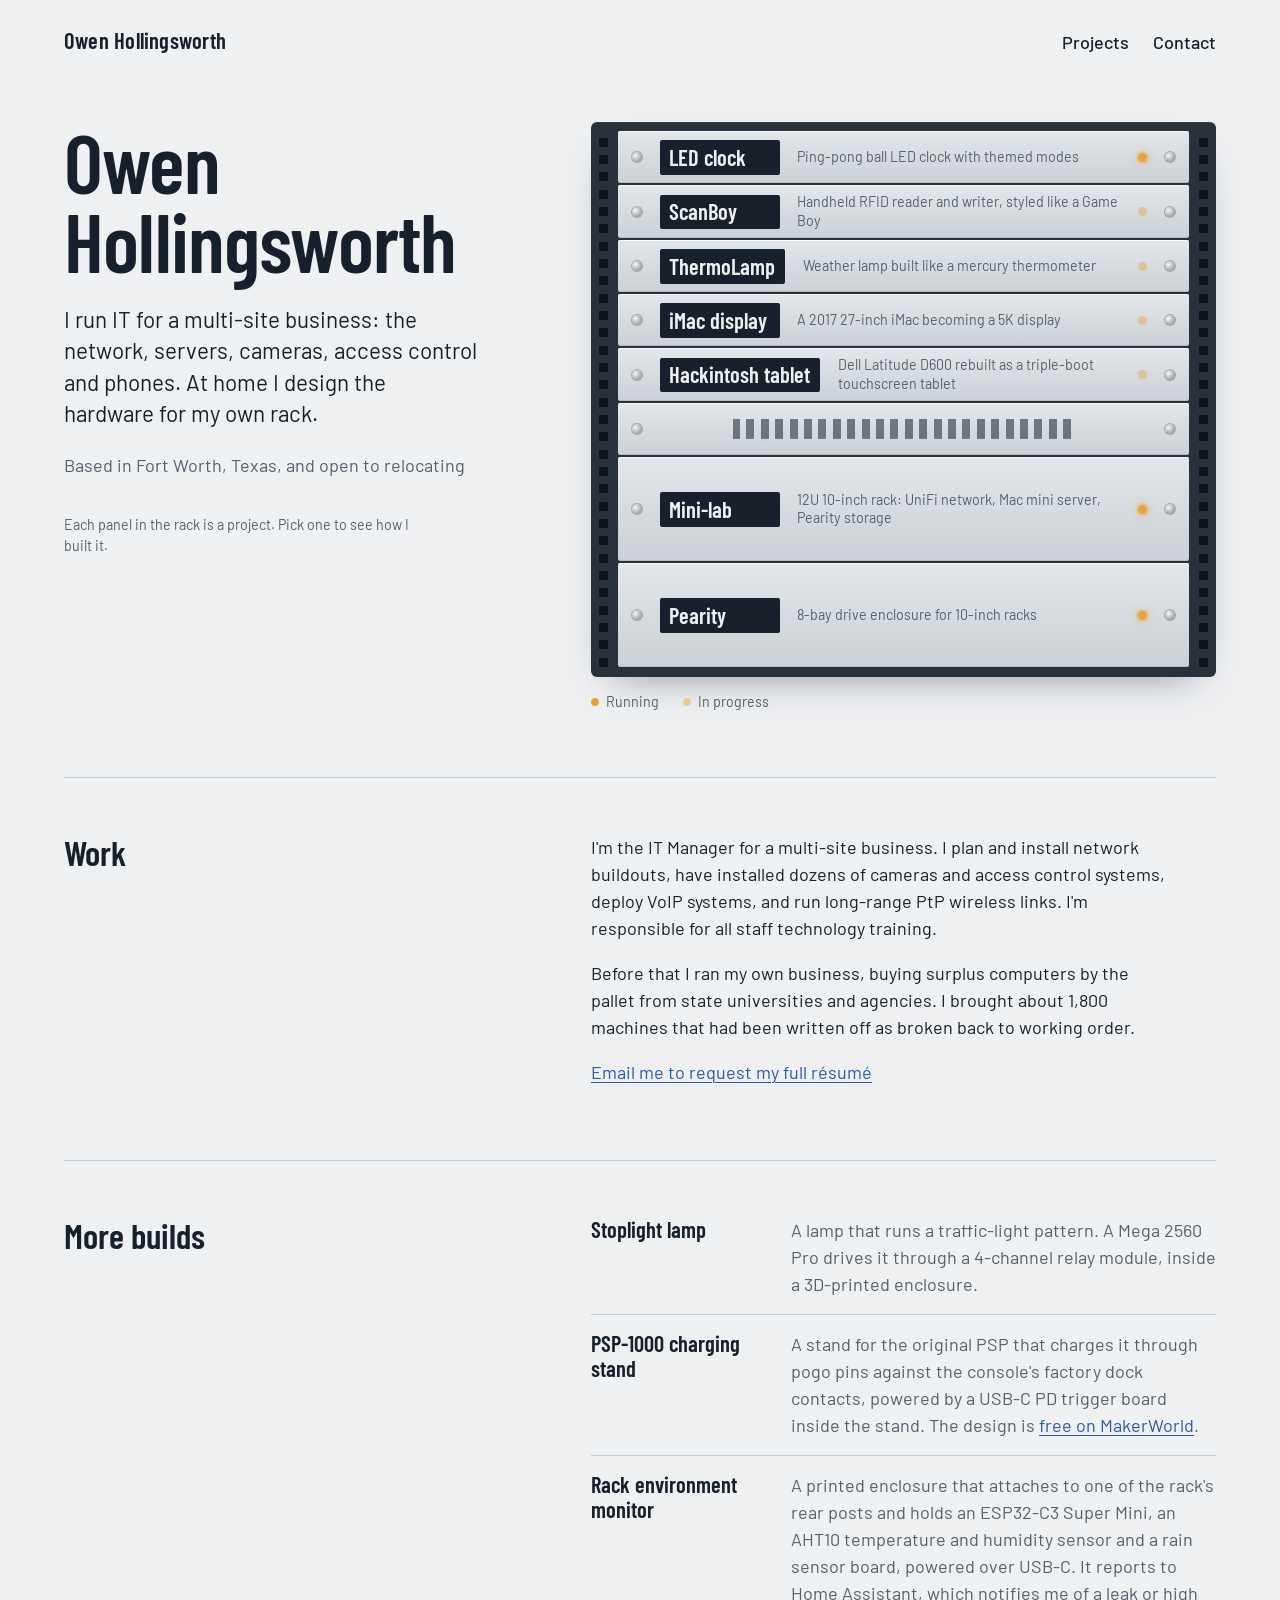
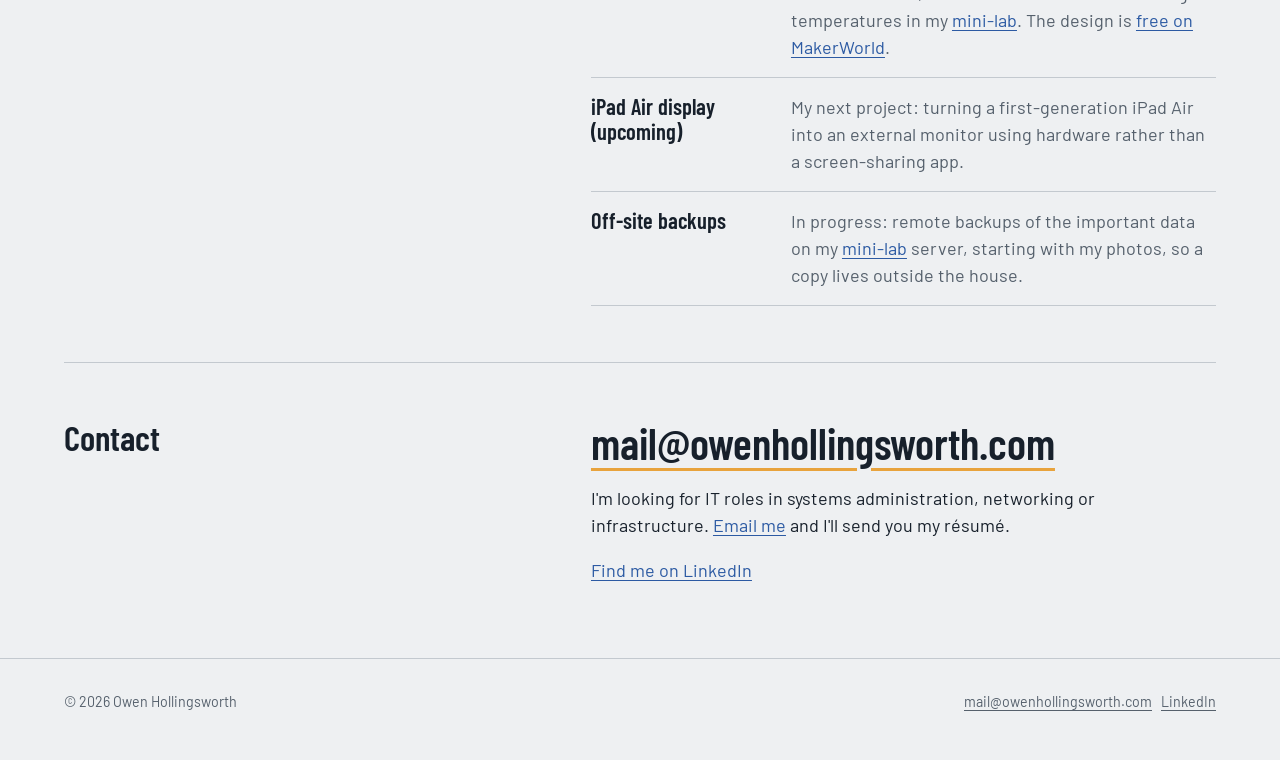
==== index.html @ ef8b9a8d "Publish portfolio site Co-Authored-By: Claude Opus 5.5 <noreply@anthropic.com> Claude-Session: https" ====
<!doctype html>
<html lang="en">
<head>
<meta charset="utf-8">
<meta name="viewport" content="width=device-width, initial-scale=1">
<title>Owen Hollingsworth | IT systems administrator</title>
<link rel="canonical" href="https://owenhollingsworth.com/">
<meta property="og:type" content="website">
<meta property="og:site_name" content="Owen Hollingsworth">
<meta property="og:title" content="Owen Hollingsworth | IT systems administrator">
<meta property="og:description" content="Owen Hollingsworth: IT generalist and systems administrator. Projects and home lab.">
<meta property="og:url" content="https://owenhollingsworth.com/">
<meta property="og:image" content="https://owenhollingsworth.com/images/pearity-01-hero-rack.jpg">
<meta property="og:image:alt" content="Owen Hollingsworth | IT systems administrator">
<meta name="twitter:card" content="summary_large_image">
<meta name="description" content="Owen Hollingsworth: IT generalist and systems administrator. Projects and home lab.">
<link rel="preload" href="/fonts/barlow-latin-400-normal.woff2" as="font" type="font/woff2" crossorigin>
<link rel="preload" href="/fonts/barlow-condensed-latin-600-normal.woff2" as="font" type="font/woff2" crossorigin>
<link rel="stylesheet" href="/style.css">
<link rel="icon" href="/favicon.svg" type="image/svg+xml">
</head>
<body>
<header class="site-head"><div class="wrap">
<a class="site-name" href="/">Owen Hollingsworth</a>
<nav class="site-nav" aria-label="Main"><a href="/#projects">Projects</a><a href="/#contact">Contact</a></nav>
</div></header>
<main>

<div class="wrap">
<section class="hero" id="projects" aria-labelledby="hero-title">
<div>
<h1 id="hero-title">Owen Hollingsworth</h1>
<p class="lede">I run IT for a multi-site business: the network, servers, cameras, access control and phones. At home I design the hardware for my own rack.</p>
<ul class="facts">
<li>Based in Fort Worth, Texas, and open to relocating</li>
</ul>
<p class="hint">Each panel in the rack is a project. Pick one to see how I built it.</p>
</div>
<div><nav class="rack" aria-label="Projects"><ol><li class="unit" data-u="1"><a href="/projects/led-clock.html"><span class="plate">LED clock</span><span class="what">Ping-pong ball LED clock with themed modes</span><span class="led on" style="--i:0" role="img" aria-label="running"></span></a></li><li class="unit" data-u="1"><a href="/projects/scanboy.html"><span class="plate">ScanBoy</span><span class="what">Handheld RFID reader and writer, styled like a Game Boy</span><span class="led wip" style="--i:1" role="img" aria-label="in progress"></span></a></li><li class="unit" data-u="1"><a href="/projects/thermolamp.html"><span class="plate">ThermoLamp</span><span class="what">Weather lamp built like a mercury thermometer</span><span class="led wip" style="--i:2" role="img" aria-label="in progress"></span></a></li><li class="unit" data-u="1"><a href="/projects/imac-display.html"><span class="plate">iMac display</span><span class="what">A 2017 27-inch iMac becoming a 5K display</span><span class="led wip" style="--i:3" role="img" aria-label="in progress"></span></a></li><li class="unit" data-u="1"><a href="/projects/hackintosh-tablet.html"><span class="plate">Hackintosh tablet</span><span class="what">Dell Latitude D600 rebuilt as a triple-boot touchscreen tablet</span><span class="led wip" style="--i:4" role="img" aria-label="in progress"></span></a></li><li class="unit" aria-hidden="true"><div class="blank"><span></span></div></li><li class="unit" data-u="2"><a href="/projects/mini-lab.html"><span class="plate">Mini-lab</span><span class="what">12U 10-inch rack: UniFi network, Mac mini server, Pearity storage</span><span class="led on" style="--i:5" role="img" aria-label="running"></span></a></li><li class="unit" data-u="2"><a href="/projects/pearity.html"><span class="plate">Pearity</span><span class="what">8-bay drive enclosure for 10-inch racks</span><span class="led on" style="--i:6" role="img" aria-label="running"></span></a></li></ol></nav><p class="rack-key"><span><span class="led" style="background:var(--led)"></span>Running</span><span><span class="led" style="background:var(--led);opacity:.45"></span>In progress</span></p></div>
</section>

<section class="band split" aria-labelledby="work-title">
<h2 id="work-title">Work</h2>
<div class="prose">
<p>I'm the IT Manager for a multi-site business. I plan and install network buildouts, have installed dozens of cameras and access control systems, deploy VoIP systems, and run long-range PtP wireless links. I'm responsible for all staff technology training.</p>
<p>Before that I ran my own business, buying surplus computers by the pallet from state universities and agencies. I brought about 1,800 machines that had been written off as broken back to working order.</p>
<p><a href="mailto:mail@owenhollingsworth.com?subject=R%C3%A9sum%C3%A9%20request">Email me to request my full résumé</a></p>
</div>
</section>

<section class="band split" aria-labelledby="more-title">
<h2 id="more-title">More builds</h2>
<ul class="builds"><li><strong>Stoplight lamp</strong><p>A lamp that runs a traffic-light pattern. A Mega 2560 Pro drives it through a 4-channel relay module, inside a 3D-printed enclosure.</p></li><li><strong>PSP-1000 charging stand</strong><p>A stand for the original PSP that charges it through pogo pins against the console's factory dock contacts, powered by a USB-C PD trigger board inside the stand. The design is <a href="https://makerworld.com/en/models/3503811">free on MakerWorld</a>.</p></li><li><strong>Rack environment monitor</strong><p>A printed enclosure that attaches to one of the rack's rear posts and holds an ESP32-C3 Super Mini, an AHT10 temperature and humidity sensor and a rain sensor board, powered over USB-C. It reports to Home Assistant, which notifies me of a leak or high temperatures in my <a href="/projects/mini-lab.html">mini-lab</a>. The design is <a href="https://makerworld.com/en/models/3586241">free on MakerWorld</a>.</p></li><li><strong>iPad Air display (upcoming)</strong><p>My next project: turning a first-generation iPad Air into an external monitor using hardware rather than a screen-sharing app.</p></li><li><strong>Off-site backups</strong><p>In progress: remote backups of the important data on my <a href="/projects/mini-lab.html">mini-lab</a> server, starting with my photos, so a copy lives outside the house.</p></li></ul>
</section>

<section class="band split" id="contact" aria-labelledby="contact-title">
<h2 id="contact-title">Contact</h2>
<div>
<p class="contact-line"><a href="mailto:mail@owenhollingsworth.com">mail@owenhollingsworth.com</a></p>
<p>I'm looking for IT roles in systems administration, networking or infrastructure. <a href="mailto:mail@owenhollingsworth.com?subject=R%C3%A9sum%C3%A9%20request">Email me</a> and I'll send you my résumé.</p>
<p><a href="https://www.linkedin.com/in/owen-hollingsworth-677b1444a/">Find me on LinkedIn</a></p>
</div>
</section>
</div>

</main>
<footer class="site-foot"><div class="wrap">
<span>© 2026 Owen Hollingsworth</span>
<span><a href="mailto:mail@owenhollingsworth.com">mail@owenhollingsworth.com</a> &nbsp; <a href="https://www.linkedin.com/in/owen-hollingsworth-677b1444a/">LinkedIn</a></span>
</div></footer>
</body>
</html>
---- style.css ----
/* Owen Hollingsworth — portfolio
   Palette: anodized aluminum panels on a cool paper ground, slate ink,
   one amber "link LED" accent. Type: Barlow + Barlow Condensed. */

@font-face { font-family: "Barlow"; font-weight: 400; font-style: normal; font-display: swap; src: url("/fonts/barlow-latin-400-normal.woff2") format("woff2"); }
@font-face { font-family: "Barlow"; font-weight: 400; font-style: italic; font-display: swap; src: url("/fonts/barlow-latin-400-italic.woff2") format("woff2"); }
@font-face { font-family: "Barlow"; font-weight: 500; font-style: normal; font-display: swap; src: url("/fonts/barlow-latin-500-normal.woff2") format("woff2"); }
@font-face { font-family: "Barlow"; font-weight: 600; font-style: normal; font-display: swap; src: url("/fonts/barlow-latin-600-normal.woff2") format("woff2"); }
@font-face { font-family: "Barlow Condensed"; font-weight: 500; font-style: normal; font-display: swap; src: url("/fonts/barlow-condensed-latin-500-normal.woff2") format("woff2"); }
@font-face { font-family: "Barlow Condensed"; font-weight: 600; font-style: normal; font-display: swap; src: url("/fonts/barlow-condensed-latin-600-normal.woff2") format("woff2"); }

:root {
  --paper: #eef0f2;
  --panel: #d5dade;
  --panel-hi: #e3e7ea;
  --rail: #29313b;
  --ink: #17202b;
  --muted: #55606c;
  --rule: #c3c9cf;
  --led: #e8a33d;
  --link: #2c5aa3;

  --body: "Barlow", system-ui, sans-serif;
  --cond: "Barlow Condensed", "Barlow", system-ui, sans-serif;

  /* Modular scale, ratio 1.25 from 18px */
  --s-1: 0.889rem;
  --s0: 1.125rem;
  --s1: 1.406rem;
  --s2: 1.758rem;
  --s3: 2.197rem;
  --s4: 2.747rem;
  --s5: 3.433rem;

  --measure: 36rem;
  --u: 3.25rem; /* one rack unit on screen */
}

* { box-sizing: border-box; }
html { -webkit-text-size-adjust: 100%; }
body {
  margin: 0;
  background: var(--paper);
  color: var(--ink);
  font-family: var(--body);
  font-size: var(--s0);
  line-height: 1.5;
}
img { max-width: 100%; display: block; }
a { color: var(--link); text-underline-offset: 0.18em; text-decoration-thickness: 1px; }
a:hover { text-decoration-thickness: 2px; }
:focus-visible { outline: 3px solid var(--led); outline-offset: 3px; border-radius: 2px; }

.wrap { width: min(72rem, 100% - 2.5rem); margin-inline: auto; }

/* ---------- Header ---------- */
.site-head { padding-block: 1.5rem; }
.site-head .wrap { display: flex; flex-wrap: wrap; align-items: baseline; justify-content: space-between; gap: 0.75rem 2rem; }
.site-name { font-family: var(--cond); font-weight: 600; font-size: var(--s1); color: var(--ink); text-decoration: none; letter-spacing: 0.01em; }
.site-nav { display: flex; gap: 1.5rem; }
.site-nav a { color: var(--ink); text-decoration: none; font-weight: 500; }
.site-nav a:hover, .site-nav a[aria-current="page"] { text-decoration: underline; text-decoration-color: var(--led); text-decoration-thickness: 3px; text-underline-offset: 0.35em; }

/* ---------- Home hero ---------- */
.hero { display: grid; grid-template-columns: minmax(0, 1fr) minmax(0, 1.35fr); gap: 3rem 4rem; align-items: start; padding-block: 2.5rem 4rem; }
.hero h1 { font-family: var(--cond); font-weight: 600; font-size: clamp(var(--s4), 6.5vw, 5.4rem); line-height: 0.95; margin: 0 0 1.5rem; letter-spacing: -0.01em; }
.hero .lede { font-size: var(--s1); line-height: 1.4; margin: 0 0 1.25rem; max-width: 26rem; }
.hero .facts { list-style: none; padding: 0; margin: 0 0 2rem; color: var(--muted); }
.hero .facts li { padding-block: 0.15rem; }
.hero .hint { color: var(--muted); font-size: var(--s-1); margin: 0; max-width: 22rem; }

/* ---------- The rack ---------- */
.rack {
  --rail-w: 1.7rem;
  position: relative;
  background: var(--rail);
  padding: 0.6rem var(--rail-w);
  border-radius: 6px;
  box-shadow: 0 1px 0 rgba(255,255,255,.08) inset, 0 18px 40px -24px rgba(23,32,43,.55);
}
/* square cage-nut holes down both rails */
.rack::before, .rack::after {
  content: "";
  position: absolute; top: 0.6rem; bottom: 0.6rem; width: 0.55rem;
  background: repeating-linear-gradient(to bottom, transparent 0 0.42rem, #0f141a 0.42rem 0.97rem, transparent 0.97rem calc(var(--u) / 3));
}
.rack::before { left: 0.52rem; }
.rack::after { right: 0.52rem; }

.rack ol { list-style: none; margin: 0; padding: 0; display: grid; gap: 2px; }

.unit { --h: 1; }
.unit[data-u="2"] { --h: 2; }
.unit[data-u="3"] { --h: 3; }

.unit a, .unit .blank {
  position: relative;
  display: grid;
  grid-template-columns: auto 1fr auto;
  align-items: center;
  gap: 0 1.1rem;
  min-height: calc(var(--u) * var(--h));
  padding: 0.5rem 2.6rem;
  background: linear-gradient(180deg, var(--panel-hi), var(--panel) 55%, #cbd1d6);
  border-radius: 2px;
  color: var(--ink);
  text-decoration: none;
  box-shadow: 0 1px 0 rgba(255,255,255,.7) inset, 0 -1px 0 rgba(0,0,0,.12) inset;
  transition: transform .18s ease, box-shadow .18s ease;
}
/* rack-ear screws */
.unit a::before, .unit a::after, .unit .blank::before, .unit .blank::after {
  content: "";
  position: absolute; top: 50%; width: 0.62rem; height: 0.62rem; margin-top: -0.31rem;
  border-radius: 50%;
  background: radial-gradient(circle at 35% 35%, #f4f6f7, #9aa3ab 70%);
  box-shadow: 0 0 0 1px rgba(0,0,0,.25);
}
.unit a::before, .unit .blank::before { left: 0.85rem; }
.unit a::after, .unit .blank::after { right: 0.85rem; }

.unit a:hover { transform: translateY(-1px); box-shadow: 0 1px 0 rgba(255,255,255,.7) inset, 0 6px 14px -6px rgba(0,0,0,.55); }
.unit a:focus-visible { outline-offset: -3px; }

.unit .plate {
  font-family: var(--cond); font-weight: 600; font-size: var(--s1); line-height: 1;
  padding: 0.35rem 0.6rem 0.4rem;
  background: var(--ink); color: var(--paper);
  border-radius: 2px;
  min-width: 7.5rem;
}
.unit .what { color: var(--muted); font-size: var(--s-1); line-height: 1.3; }
.unit .led {
  width: 0.55rem; height: 0.55rem; border-radius: 50%;
  background: #8c949c;
}
.unit .led.on { background: var(--led); box-shadow: 0 0 0 2px rgba(232,163,61,.22), 0 0 8px rgba(232,163,61,.8); }
.unit .led.wip { background: var(--led); opacity: .45; }

.unit .blank { grid-template-columns: 1fr; }
.unit .blank span {
  height: 55%;
  background: repeating-linear-gradient(90deg, rgba(23,32,43,.55) 0 0.5rem, transparent 0.5rem 0.9rem);
  border-radius: 2px;
  -webkit-mask: linear-gradient(#000, #000) center / 70% 100% no-repeat;
          mask: linear-gradient(#000, #000) center / 70% 100% no-repeat;
}

.rack-key { display: flex; gap: 1.5rem; margin: 0.9rem 0 0; color: var(--muted); font-size: var(--s-1); }
.rack-key span { display: inline-flex; align-items: center; gap: 0.45rem; }
.rack-key .led { display: inline-block; width: 0.5rem; height: 0.5rem; border-radius: 50%; }

/* one orchestrated moment: the LEDs come up in order on first load */
@media (prefers-reduced-motion: no-preference) {
  .rack .led.on, .rack .led.wip { animation: power 0.5s ease-out both; animation-delay: calc(0.25s + var(--i, 0) * 0.14s); }
  @keyframes power { from { background: #8c949c; box-shadow: none; opacity: 1; } }
}

/* ---------- Home sections ---------- */
.band { padding-block: 3.5rem; border-top: 1px solid var(--rule); }
.band h2 { font-family: var(--cond); font-weight: 600; font-size: var(--s3); line-height: 1.05; margin: 0 0 1.25rem; }
.split { display: grid; grid-template-columns: minmax(0, 1fr) minmax(0, 1.35fr); gap: 2rem 4rem; }
.split > :last-child > :first-child { margin-top: 0; }
.prose { max-width: var(--measure); }
.prose p { margin: 0 0 1em; }
/* sub-points inside a standard write-up section, e.g. Storage under How it works */
.prose h3 { font-family: var(--cond); font-weight: 600; font-size: var(--s1); line-height: 1.15; margin: 1.75em 0 0.5em; }
.prose h3:first-child { margin-top: 0; }
/* photos placed inside a write-up section */
.figs { display: grid; grid-template-columns: repeat(auto-fit, minmax(13rem, 1fr)); gap: 1rem; margin: 1.5rem 0; }
.figs figure { margin: 0; }
.figs img { width: 100%; aspect-ratio: 4 / 3; object-fit: cover; border-radius: 3px; background: var(--panel); }
.figs img.whole { aspect-ratio: auto; object-fit: contain; }
.figs video { display: block; width: 100%; border-radius: 3px; background: var(--panel); }
.figs figcaption { color: var(--muted); font-size: var(--s-1); margin-top: 0.4rem; }

.builds { list-style: none; padding: 0; margin: 0; }
.builds li { display: grid; grid-template-columns: 11rem 1fr; gap: 0.25rem 1.5rem; padding-block: 1rem; border-bottom: 1px solid var(--rule); }
.builds li:first-child { padding-top: 0; }
.builds strong { font-family: var(--cond); font-weight: 600; font-size: var(--s1); line-height: 1.15; }
.builds p { margin: 0; color: var(--muted); max-width: var(--measure); }

.contact-line { font-family: var(--cond); font-weight: 600; font-size: clamp(var(--s2), 4vw, var(--s4)); line-height: 1.1; margin: 0 0 1rem; }
.contact-line a { color: var(--ink); text-decoration-color: var(--led); text-decoration-thickness: 3px; }

/* ---------- Project pages ---------- */
.crumb { margin: 0.5rem 0 0; font-size: var(--s-1); }
.project-head { padding-block: 1.5rem 2.5rem; display: grid; grid-template-columns: minmax(0, 1.4fr) minmax(0, 1fr); gap: 2rem 4rem; align-items: end; }
.project-head h1 { font-family: var(--cond); font-weight: 600; font-size: clamp(var(--s4), 7vw, calc(var(--s5) * 1.3)); line-height: 0.95; margin: 0 0 1rem; }
.project-head .lede { font-size: var(--s1); line-height: 1.4; margin: 0; max-width: 32rem; }

.spec { margin: 0; display: grid; grid-template-columns: auto 1fr; border-top: 2px solid var(--ink); }
.spec dt, .spec dd { padding: 0.55rem 0; border-bottom: 1px solid var(--rule); margin: 0; }
.spec dt { color: var(--muted); padding-right: 1.5rem; }
.spec dd { font-weight: 500; }

.gallery { display: grid; grid-template-columns: repeat(auto-fit, minmax(16rem, 1fr)); gap: 1rem; margin-bottom: 3rem; }
.gallery figure { margin: 0; }
.gallery img { width: 100%; aspect-ratio: 4 / 3; object-fit: cover; border-radius: 3px; background: var(--panel); }
.gallery img.whole { aspect-ratio: auto; object-fit: contain; }
.photo-slot {
  aspect-ratio: 4 / 3; display: grid; place-items: center; text-align: center; padding: 1rem;
  border: 2px dashed var(--rule); border-radius: 3px; color: var(--muted); font-size: var(--s-1);
}
.gallery figcaption { color: var(--muted); font-size: var(--s-1); margin-top: 0.4rem; }

.body { display: grid; grid-template-columns: minmax(0, 1fr) minmax(0, 1.35fr); gap: 2rem 4rem; padding-block: 3rem; border-top: 1px solid var(--rule); }
.body h2 { font-family: var(--cond); font-weight: 600; font-size: var(--s2); line-height: 1.1; margin: 0; }
.body ul { margin: 0 0 1em; padding-left: 1.2rem; }
.body li { margin-bottom: 0.4rem; }

.next { display: flex; justify-content: space-between; gap: 1rem; padding-block: 2rem; border-top: 1px solid var(--rule); }

/* Text Owen still needs to supply. Highlighted so it can't slip through. */
.todo { background: #fde9c4; box-shadow: 0 0 0 2px #fde9c4; border-radius: 2px; }

/* ---------- Résumé ---------- */
.resume { padding-bottom: 3rem; }
.resume h1 { font-family: var(--cond); font-weight: 600; font-size: clamp(var(--s4), 6vw, var(--s5)); line-height: 1; margin: 0 0 0.75rem; }
.resume .lede { font-size: var(--s1); max-width: 40rem; margin: 0 0 2.5rem; }
.job { display: grid; grid-template-columns: 14rem minmax(0, 1fr); gap: 0.5rem 3rem; padding-block: 1.75rem; border-top: 1px solid var(--rule); }
.job h3 { font-family: var(--cond); font-weight: 600; font-size: var(--s1); line-height: 1.15; margin: 0 0 0.25rem; }
.job .when { color: var(--muted); margin: 0; font-size: var(--s-1); }
.job ul { margin: 0; padding-left: 1.2rem; max-width: 40rem; }
.job li { margin-bottom: 0.4rem; }
.resume-actions { margin: 0 0 2.5rem; }
.button {
  border: 0; font: inherit; cursor: pointer;
  display: inline-block; padding: 0.6rem 1.1rem; border-radius: 3px;
  background: var(--ink); color: var(--paper); text-decoration: none; font-weight: 500;
}
.button:hover { background: #26323f; }

/* ---------- Footer ---------- */
.site-foot { border-top: 1px solid var(--rule); padding-block: 2rem 3rem; color: var(--muted); font-size: var(--s-1); }
.site-foot .wrap { display: flex; flex-wrap: wrap; justify-content: space-between; gap: 1rem; }
.site-foot a { color: var(--muted); }

/* ---------- Small screens ---------- */
@media (max-width: 52rem) {
  .hero, .split, .project-head, .body { grid-template-columns: 1fr; }
  .hero { gap: 2.5rem; padding-top: 1rem; }
  .job { grid-template-columns: 1fr; }
  .builds li { grid-template-columns: 1fr; }
}
@media (max-width: 34rem) {
  :root { --u: 3.6rem; }
  .rack { --rail-w: 1.1rem; }
  .rack::before { left: 0.3rem; } .rack::after { right: 0.3rem; }
  .unit a, .unit .blank { grid-template-columns: 1fr auto; padding-inline: 2.1rem; gap: 0.35rem 0.75rem; }
  .unit .plate { justify-self: start; min-width: 0; }
  .unit .what { grid-column: 1; }
  .unit .led { grid-row: 1; grid-column: 2; }
  .unit a::before, .unit .blank::before { left: 0.6rem; }
  .unit a::after, .unit .blank::after { right: 0.6rem; }
}

@media print {
  .site-head nav, .site-foot, .resume-actions { display: none; }
  body { background: #fff; font-size: 11pt; }
}
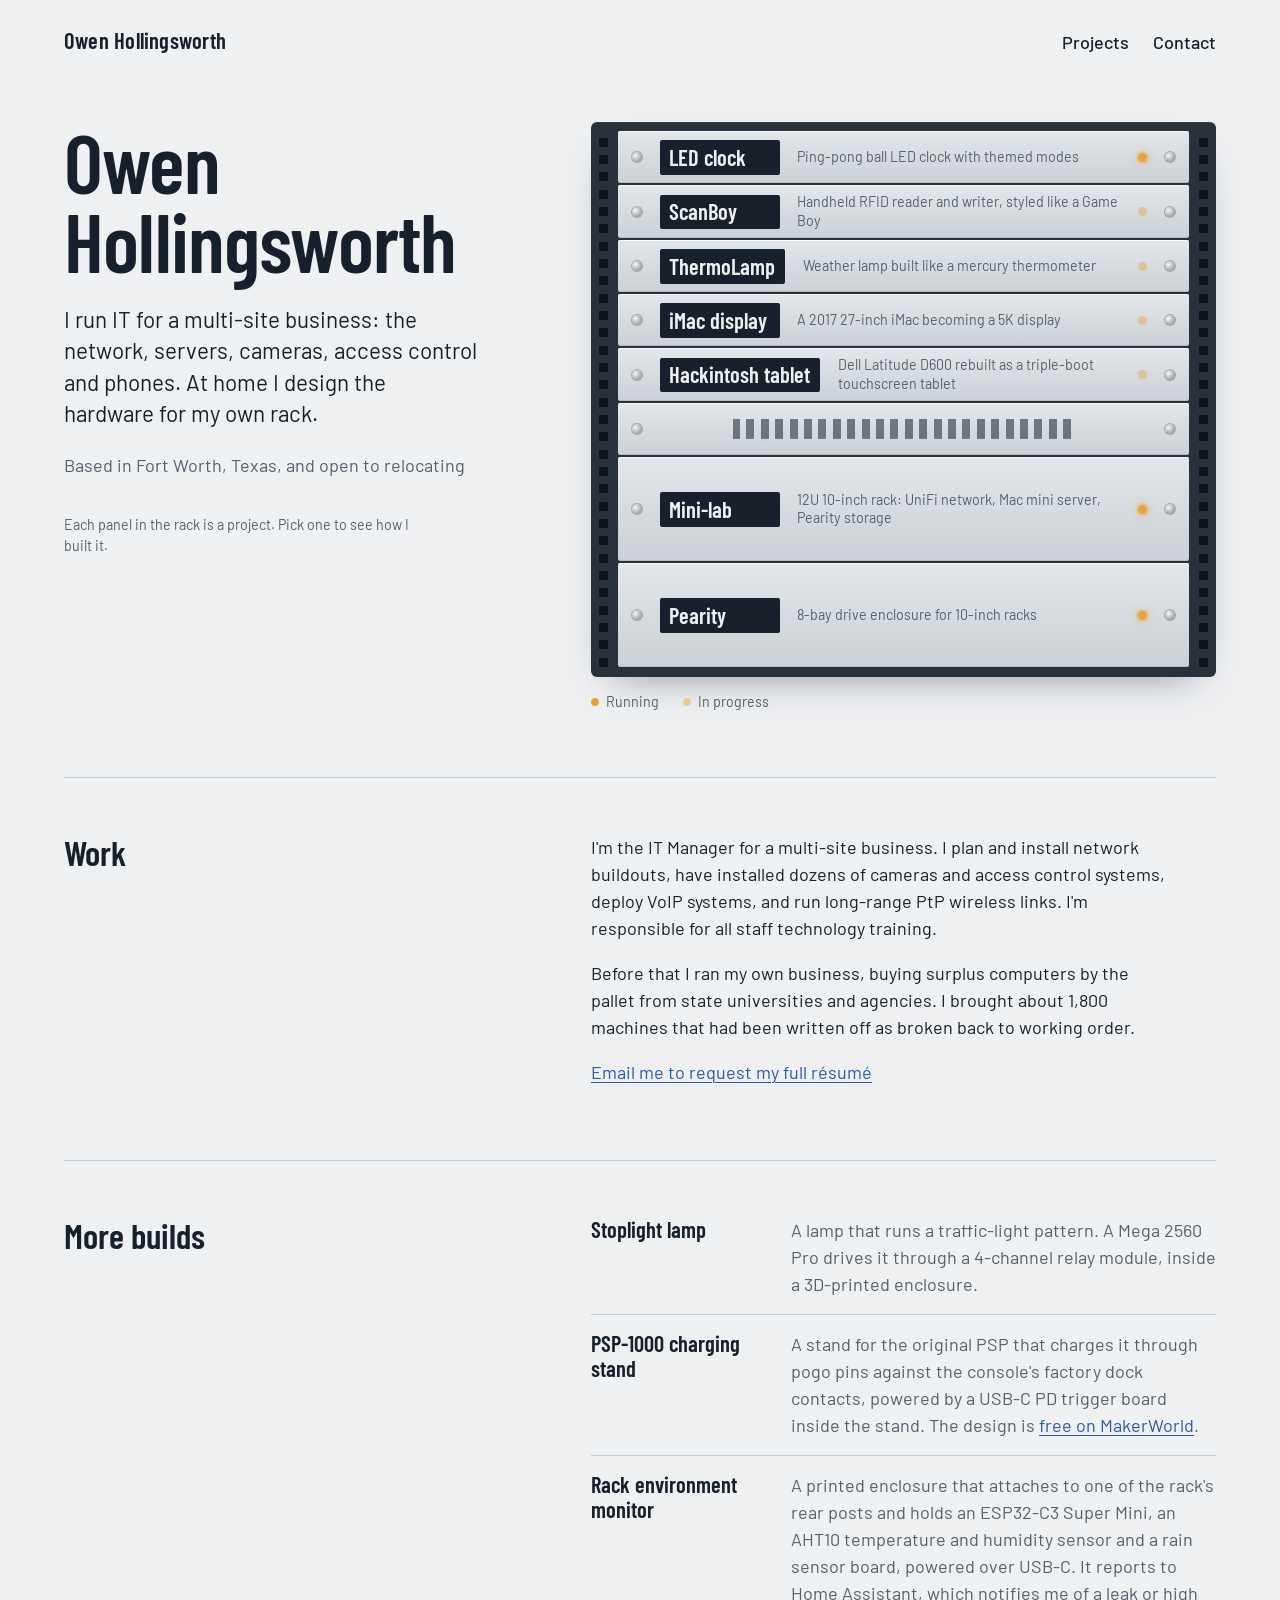
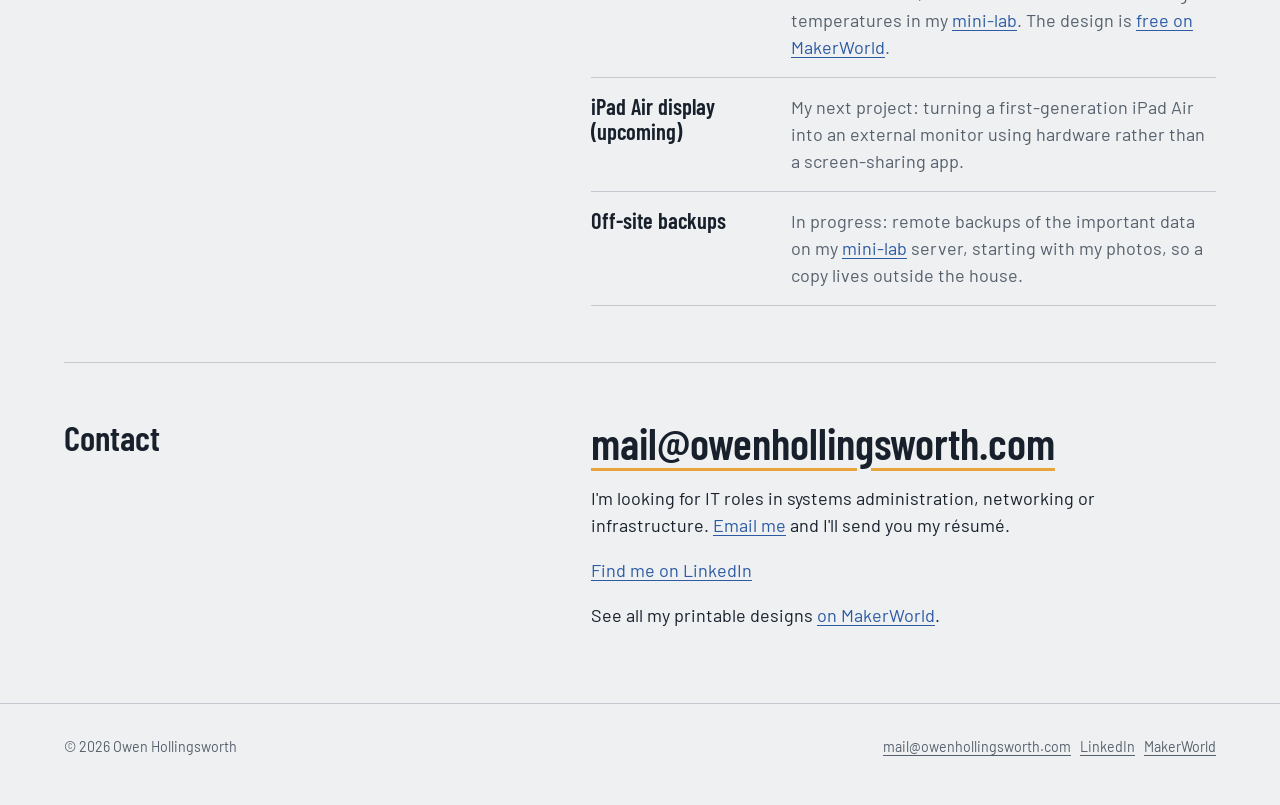
==== commit db80ceb7: "Link the MakerWorld profile in Contact and the footer Co-Authored-By: Claude Opus 5.5 <noreply@anthr" ====
--- a/index.html
+++ b/index.html
@@ -10,8 +10,10 @@
 <meta property="og:title" content="Owen Hollingsworth | IT systems administrator">
 <meta property="og:description" content="Owen Hollingsworth: IT generalist and systems administrator. Projects and home lab.">
 <meta property="og:url" content="https://owenhollingsworth.com/">
-<meta property="og:image" content="https://owenhollingsworth.com/images/pearity-01-hero-rack.jpg">
+<meta property="og:image" content="https://owenhollingsworth.com/images/og/home.jpg">
 <meta property="og:image:alt" content="Owen Hollingsworth | IT systems administrator">
+<meta property="og:image:width" content="1200">
+<meta property="og:image:height" content="630">
 <meta name="twitter:card" content="summary_large_image">
 <meta name="description" content="Owen Hollingsworth: IT generalist and systems administrator. Projects and home lab.">
 <link rel="preload" href="/fonts/barlow-latin-400-normal.woff2" as="font" type="font/woff2" crossorigin>
@@ -59,6 +61,7 @@
 <p class="contact-line"><a href="mailto:mail@owenhollingsworth.com">mail@owenhollingsworth.com</a></p>
 <p>I'm looking for IT roles in systems administration, networking or infrastructure. <a href="mailto:mail@owenhollingsworth.com?subject=R%C3%A9sum%C3%A9%20request">Email me</a> and I'll send you my résumé.</p>
 <p><a href="https://www.linkedin.com/in/owen-hollingsworth-677b1444a/">Find me on LinkedIn</a></p>
+<p>See all my printable designs <a href="https://makerworld.com/en/@hollowen">on MakerWorld</a>.</p>
 </div>
 </section>
 </div>
@@ -66,7 +69,7 @@
 </main>
 <footer class="site-foot"><div class="wrap">
 <span>© 2026 Owen Hollingsworth</span>
-<span><a href="mailto:mail@owenhollingsworth.com">mail@owenhollingsworth.com</a> &nbsp; <a href="https://www.linkedin.com/in/owen-hollingsworth-677b1444a/">LinkedIn</a></span>
+<span><a href="mailto:mail@owenhollingsworth.com">mail@owenhollingsworth.com</a> &nbsp; <a href="https://www.linkedin.com/in/owen-hollingsworth-677b1444a/">LinkedIn</a> &nbsp; <a href="https://makerworld.com/en/@hollowen">MakerWorld</a></span>
 </div></footer>
 </body>
 </html>
